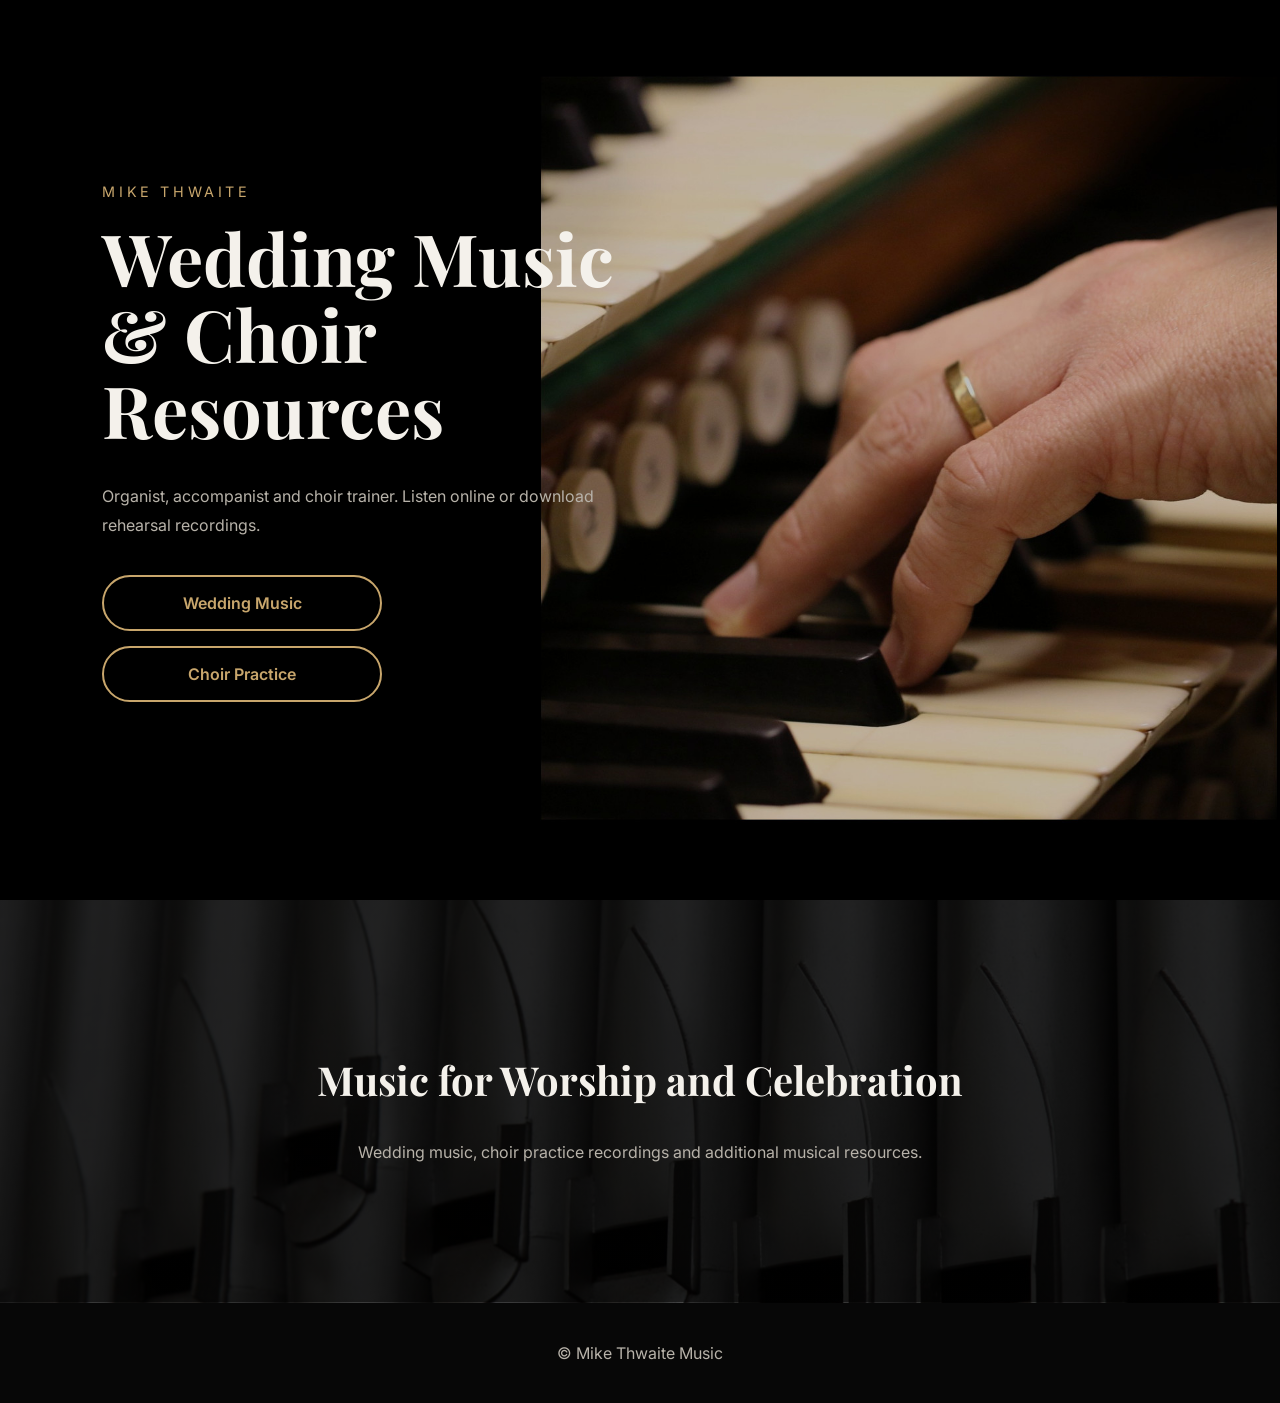
==== index.html @ ec6fd4ab "initial upload" ====
<!DOCTYPE html>
<html lang="en">

<head>

<meta charset="UTF-8">
<meta name="viewport" content="width=device-width, initial-scale=1">

<title>Mike Thwaite Music</title>

<link rel="preconnect" href="https://fonts.googleapis.com">
<link rel="preconnect" href="https://fonts.gstatic.com" crossorigin>

<link href="https://fonts.googleapis.com/css2?family=Playfair+Display:wght@600;700&family=Inter:wght@300;400;500;600&display=swap" rel="stylesheet">

<link rel="stylesheet" href="css/style.css">

</head>

<body>

<header class="hero">

    <div class="hero-content">

        <div class="site-name">
            MIKE THWAITE
        </div>

        <h1>
            Wedding Music<br>
            & Choir Resources
        </h1>

        <p class="hero-text">
            Organist, accompanist and choir trainer.
            Listen online or download rehearsal recordings.
        </p>

        <div id="categoryButtons"></div>

    </div>

</header>

<section class="pipes-section">

    <div class="pipes-content">

        <h2>
            Music for Worship and Celebration
        </h2>

        <p>
            Wedding music, choir practice recordings and
            additional musical resources.
        </p>

    </div>

</section>

<footer>

    © Mike Thwaite Music

</footer>

<script>

fetch('data/categories.json')
.then(response => response.json())
.then(categories => {

    const container =
        document.getElementById("categoryButtons");

    categories.forEach(cat => {

        container.innerHTML += `
            <a class="hero-button"
               href="category.html?cat=${cat.id}">
                ${cat.name}
            </a>
        `;

    });

});

</script>

</body>
</html>
---- css/style.css ----
:root {

    --bg:#070707;

    --panel:#111111;

    --card:#1a1a1a;

    --gold:#c8a66c;

    --text:#f4f1eb;

    --muted:#b7b2a9;
}

* {
    box-sizing:border-box;
}

body {

    margin:0;

    background:var(--bg);

    color:var(--text);

    font-family:'Inter',sans-serif;
}

.hero {

    min-height:100vh;

    background-image:
        url('../images/stporgan2.jpg');

    background-size:cover;

    background-position:center;

    background-repeat:no-repeat;

    display:flex;

    align-items:center;
}

.hero-content {

    width:40%;

    max-width:550px;

    margin-left:8%;
}

.site-name {

    letter-spacing:.25em;

    color:var(--gold);

    font-size:.9rem;

    margin-bottom:20px;
}

.hero h1 {

    font-family:'Playfair Display',serif;

    font-size:4.5rem;

    line-height:1.05;

    margin:0;
}

.hero-text {

    color:var(--muted);

    line-height:1.8;

    margin:35px 0;
}

.hero-button {

    display:block;

    width:280px;

    margin-bottom:15px;

    padding:16px;

    text-align:center;

    text-decoration:none;

    border-radius:999px;

    border:2px solid var(--gold);

    color:var(--gold);

    font-weight:600;

    transition:.25s;
}

.hero-button:hover {

    background:var(--gold);

    color:#111;
}

.pipes-section {

    padding:120px 20px;

    text-align:center;

    background:
        linear-gradient(
            rgba(0,0,0,.85),
            rgba(0,0,0,.85)
        ),
        url('../images/organpipes.jpg');

    background-size:cover;

    background-position:center;
}

.pipes-content {

    max-width:700px;

    margin:auto;
}

.pipes-content h2 {

    font-family:'Playfair Display',serif;

    font-size:2.5rem;
}

.pipes-content p {

    color:var(--muted);

    line-height:1.7;
}

.page-header {

    padding:50px 20px;

    text-align:center;

    background:var(--panel);
}

.page-header h1 {

    font-family:'Playfair Display',serif;

    font-size:3rem;

    margin-top:20px;
}

.back-link {

    color:var(--gold);

    text-decoration:none;
}

#musicContainer {

    max-width:900px;

    margin:auto;

    padding:40px 20px;
}

.track-card {

    background:var(--card);

    border:1px solid #292929;

    border-radius:16px;

    padding:30px;

    margin-bottom:25px;
}

.track-card h2 {

    font-family:'Playfair Display',serif;

    margin-top:0;
}

.description {

    color:var(--muted);
}

audio {

    width:100%;

    margin:20px 0;
}

.download-button {

    display:inline-block;

    background:var(--gold);

    color:#111;

    text-decoration:none;

    padding:12px 20px;

    border-radius:999px;

    font-weight:600;
}

footer {

    text-align:center;

    padding:40px;

    color:var(--muted);
}

@media (max-width:900px) {

    .hero {

        min-height:auto;

        padding:100px 20px;
    }

    .hero-content {

        width:100%;

        max-width:none;

        margin:0;

        text-align:center;
    }

    .hero h1 {

        font-size:3rem;
    }

    .hero-button {

        width:100%;
    }
}
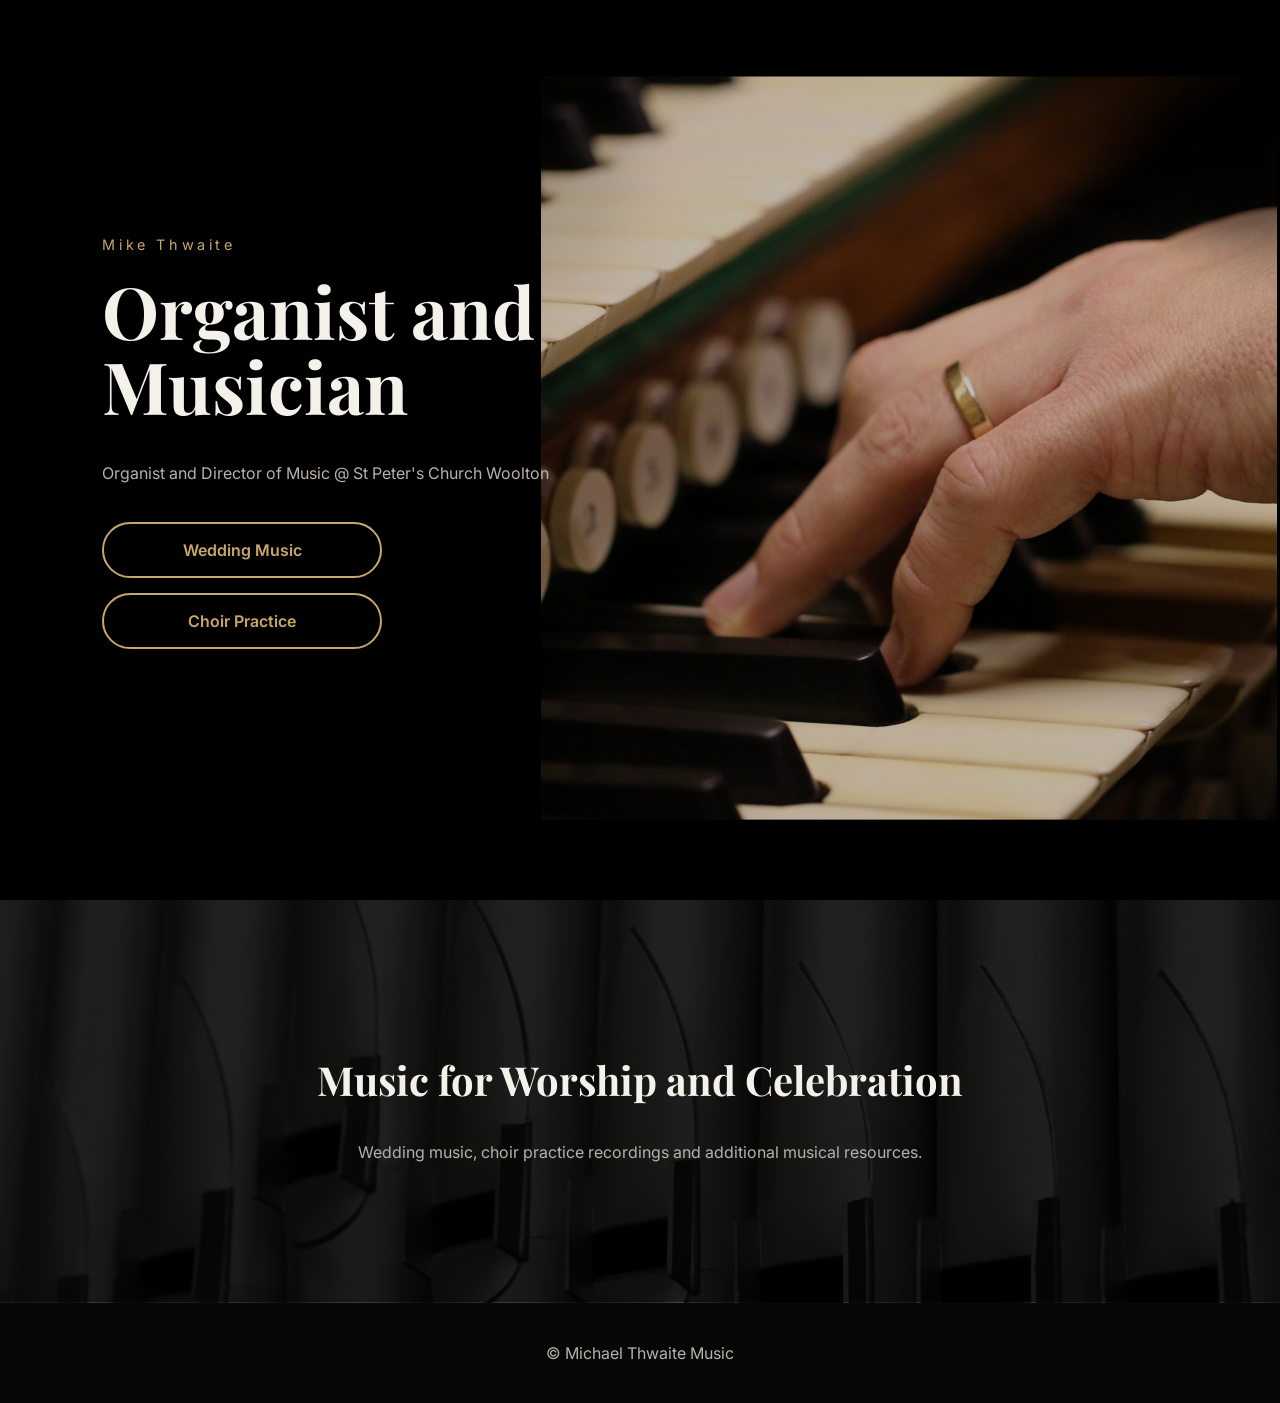
==== commit a7586c85: "Add files via upload" ====
--- a/index.html
+++ b/index.html
@@ -24,17 +24,15 @@
     <div class="hero-content">
 
         <div class="site-name">
-            MIKE THWAITE
+            Mike Thwaite
         </div>
 
         <h1>
-            Wedding Music<br>
-            & Choir Resources
+            Organist and Musician
         </h1>
 
         <p class="hero-text">
-            Organist, accompanist and choir trainer.
-            Listen online or download rehearsal recordings.
+            Organist and Director of Music @ St Peter's Church Woolton
         </p>
 
         <div id="categoryButtons"></div>
@@ -62,7 +60,7 @@
 
 <footer>
 
-    © Mike Thwaite Music
+    © Michael Thwaite Music
 
 </footer>
 
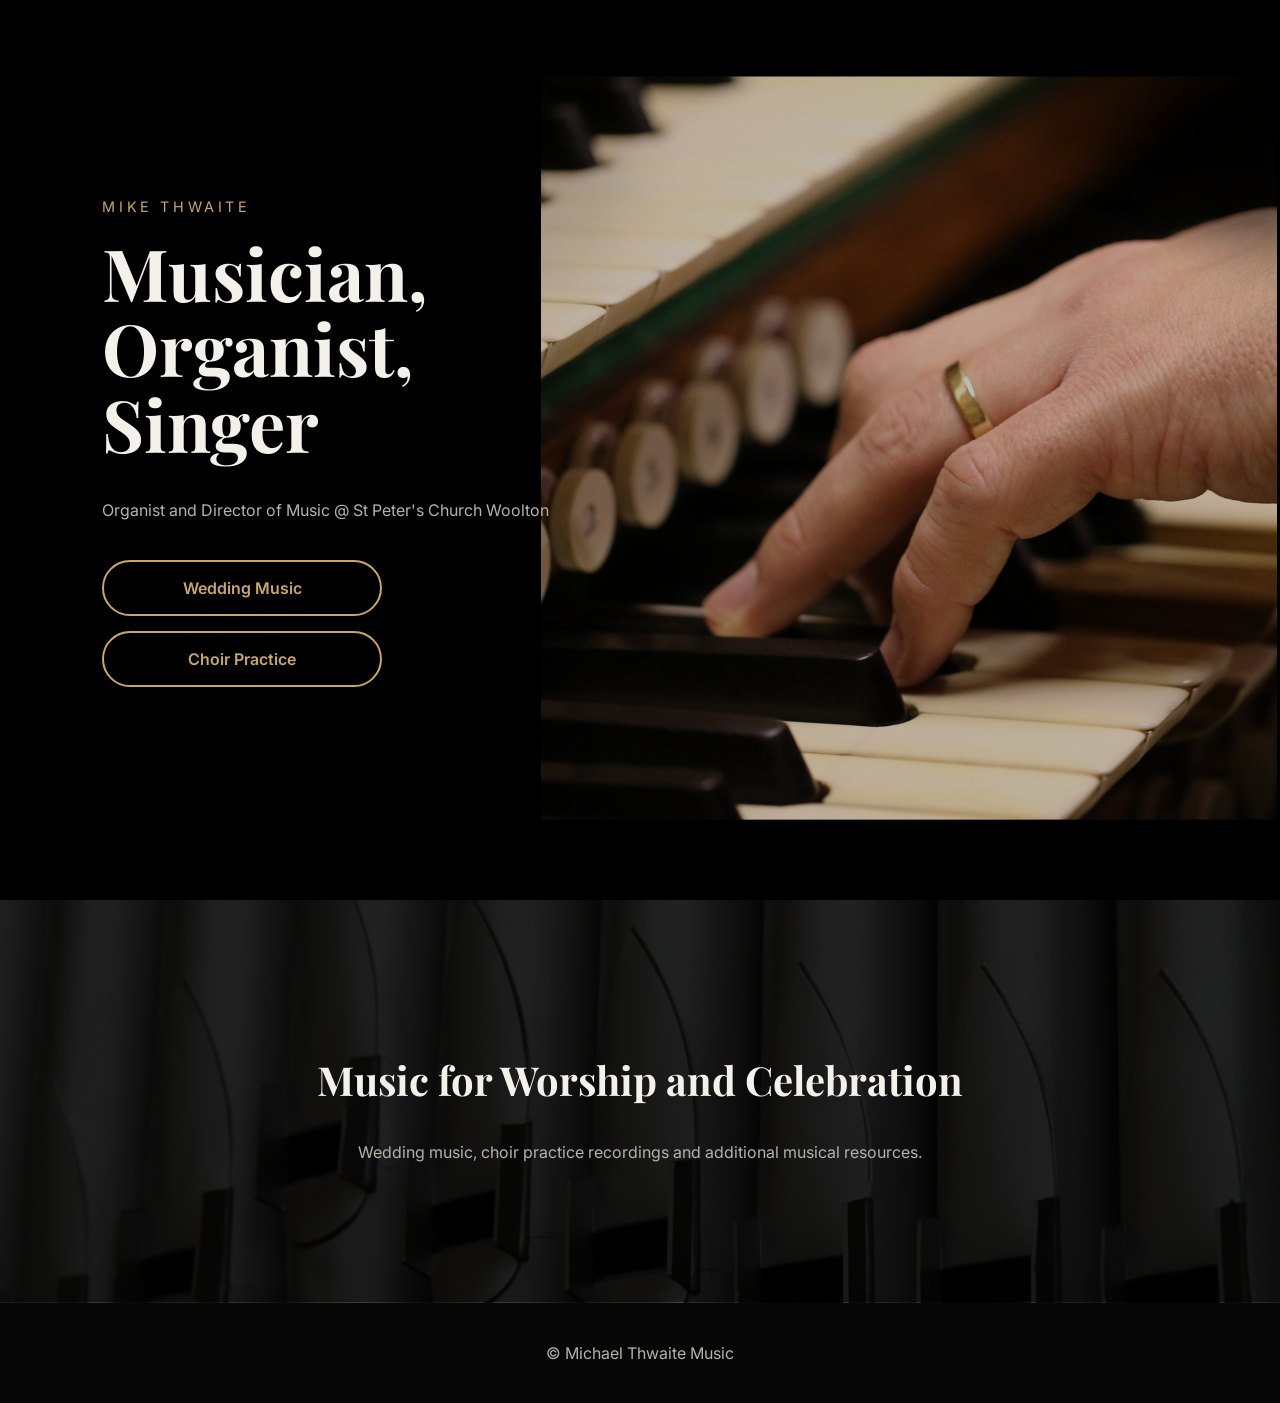
==== commit f5ee3af2: "Add files via upload" ====
--- a/index.html
+++ b/index.html
@@ -24,11 +24,11 @@
     <div class="hero-content">
 
         <div class="site-name">
-            Mike Thwaite
+            MIKE THWAITE
         </div>
 
         <h1>
-            Organist and Musician
+            Musician, Organist, Singer
         </h1>
 
         <p class="hero-text">
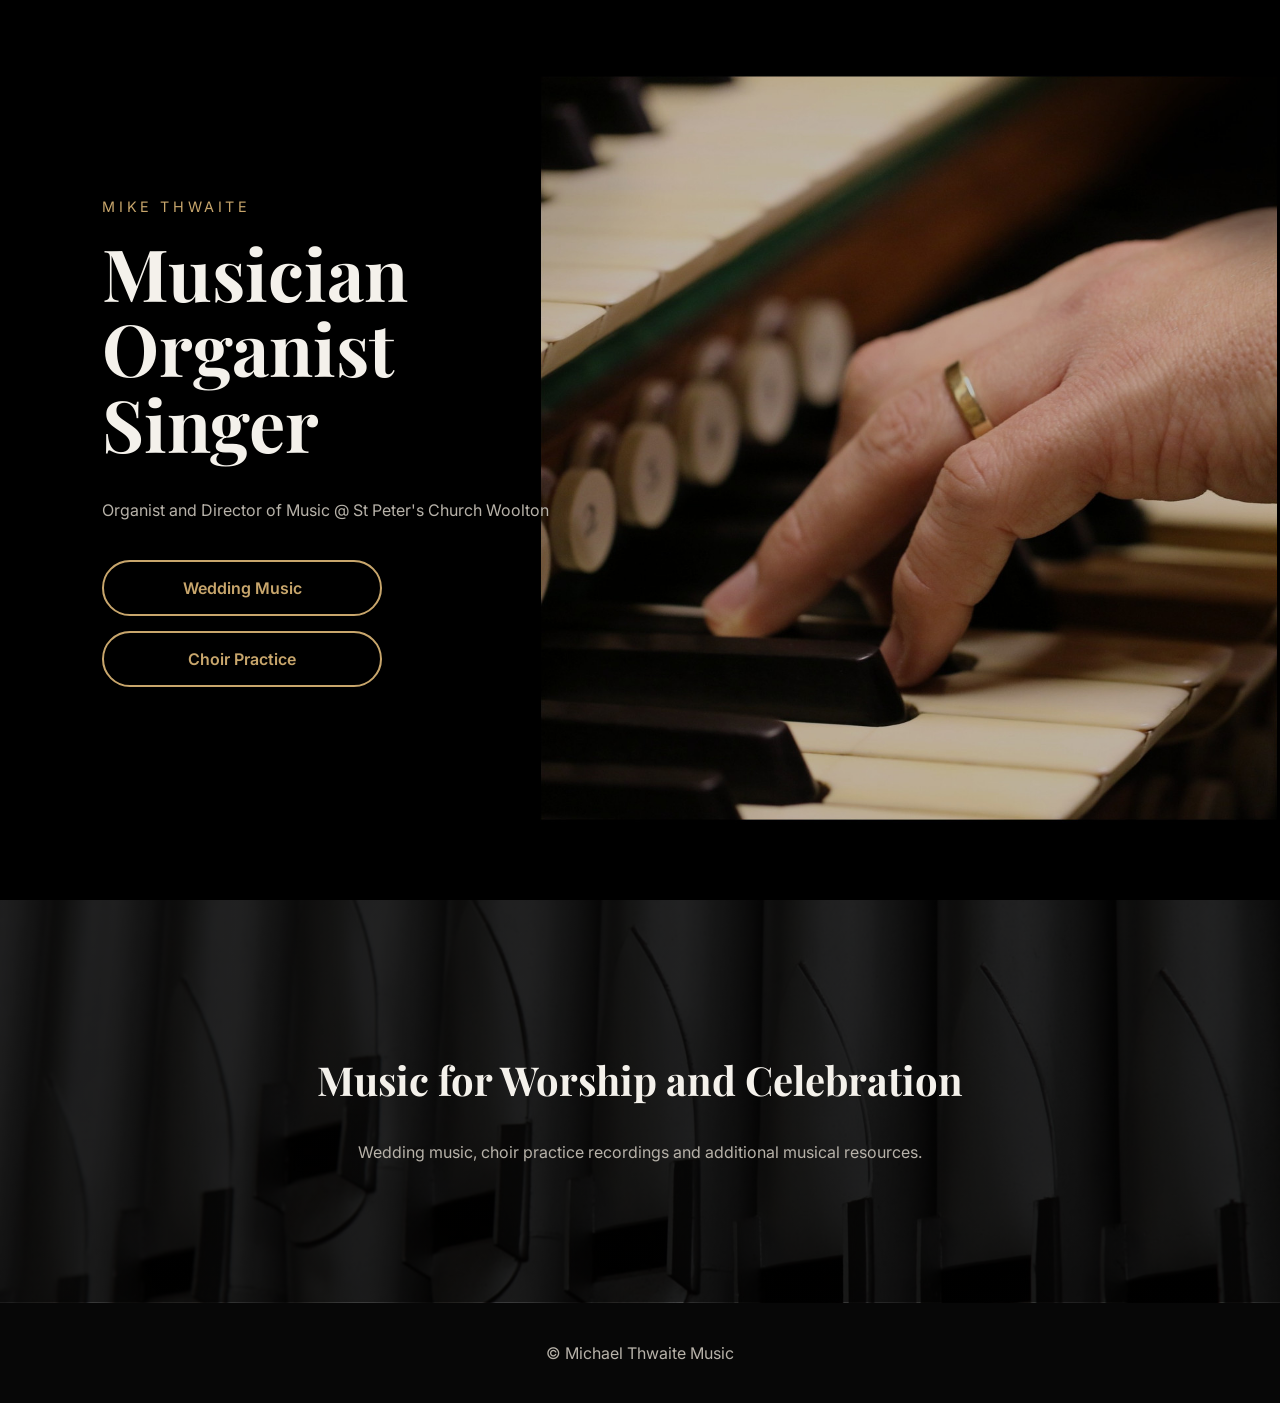
==== commit 5a3e080a: "Add files via upload" ====
--- a/index.html
+++ b/index.html
@@ -28,7 +28,9 @@
         </div>
 
         <h1>
-            Musician, Organist, Singer
+            Musician<br>
+			Organist<br>
+			Singer
         </h1>
 
         <p class="hero-text">
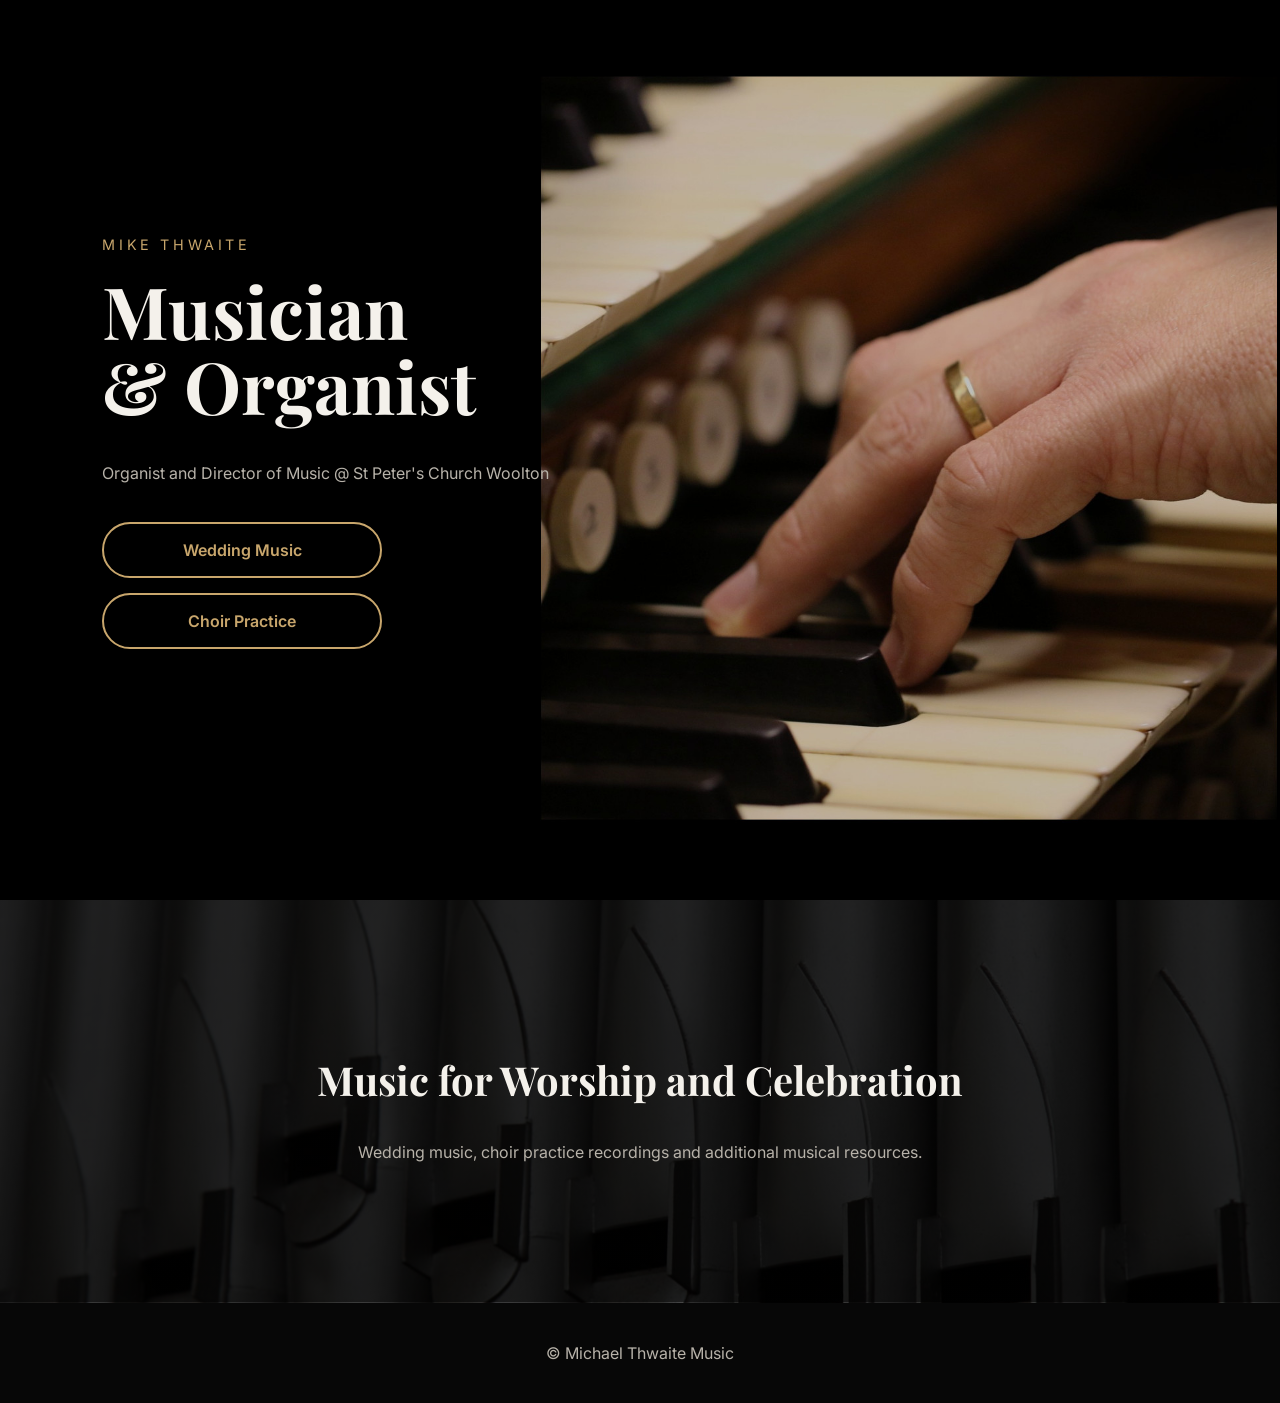
==== commit 8a5bda30: "wording" ====
--- a/index.html
+++ b/index.html
@@ -29,8 +29,7 @@
 
         <h1>
             Musician<br>
-			Organist<br>
-			Singer
+			& Organist<br>
         </h1>
 
         <p class="hero-text">
